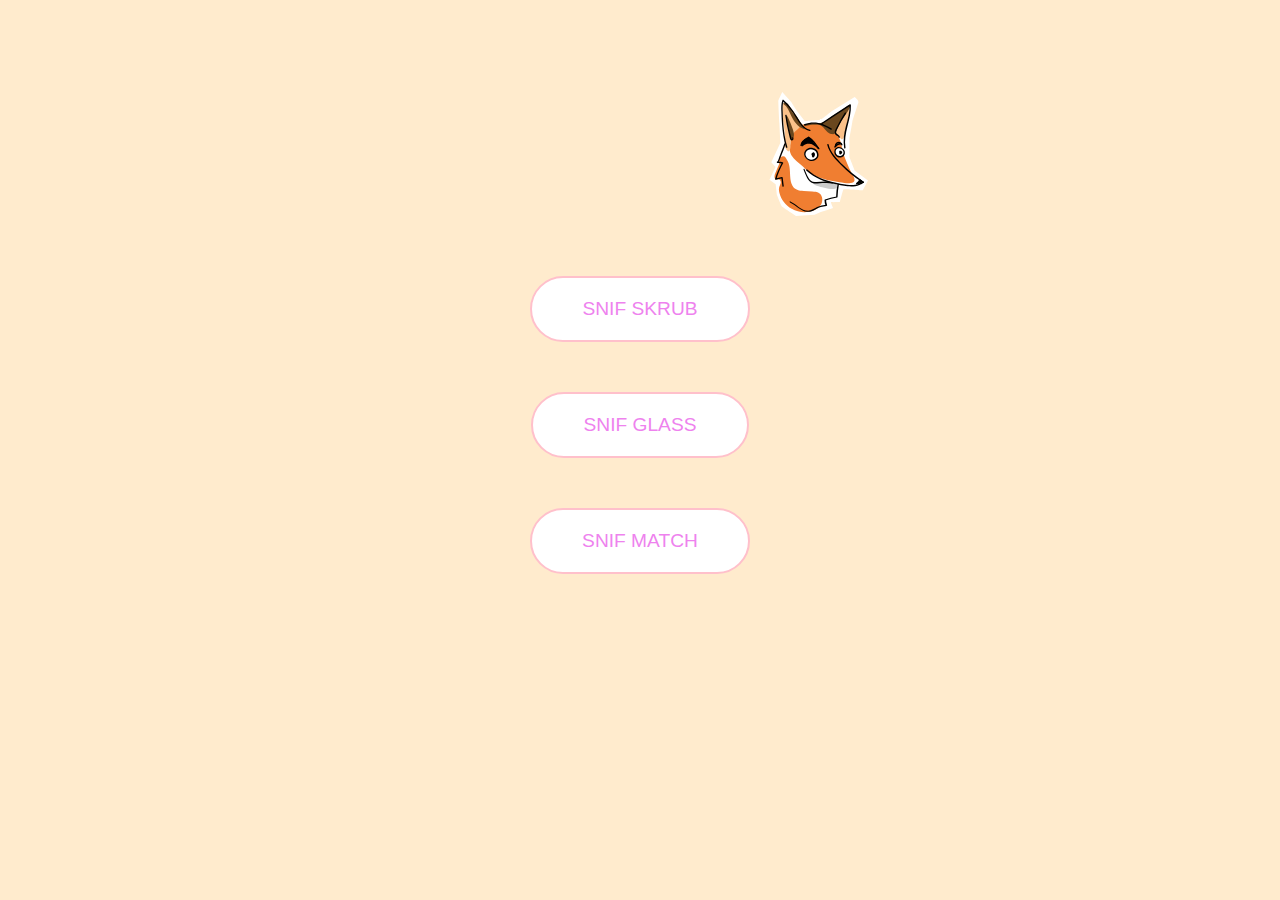
==== index.html @ 442e01bb "showing only canvas" ====
<!DOCTYPE html>
<html lang="en">
<head>
    <meta charset="UTF-8">
    <meta name="viewport" content="width=device-width, initial-scale=1.0">
    <link rel="stylesheet" href="https://use.fontawesome.com/releases/v5.13.0/css/all.css" integrity="sha384-Bfad6CLCknfcloXFOyFnlgtENryhrpZCe29RTifKEixXQZ38WheV+i/6YWSzkz3V" crossorigin="anonymous" />

    <link rel="stylesheet" href="style.css">
    <title>Document</title>
</head>
<body>
  
    <!-- Game entry view -->
    <section class="levels">
      <div class="level"><a href="skrub.html"><button>Snif Skrub</button></a></div>
      <div class="level"><a href="glass.html"><button>Snif Glass</button></a></div>
      <div class="level"><a href="match.html"><button>Snif Match</button></a></div>
  </section>
  <img id="fox" src="assets/Snif-logo.svg" class="snif-home" alt="snif">
</body>
</html>
---- style.css ----
/* SVG home page */
body{
    margin: 0%;
    overflow-x: hidden;
    background: blanchedalmond;

}

svg > .rooms > .bedroom {
  width: 400px;
  height: auto;
  x: 100px;
  y: 100;
  cursor: pointer;

}
svg > .rooms > .kitchen {
  width: 250px;
  height: auto;
  x: 200px;
  y: 450;
  cursor: pointer;
}

svg > .rooms > .bathroom {
  width: 300px;
  height: auto;
  x: 1500px;
  y: 50;
  cursor: pointer;
}
svg > .rooms > .livingroom {
  width: 300px;
  height: auto;
  x: 1500px;
  y: 450;
  cursor: pointer;
}
.snif {
  width: 200px;
  y: 380px;
  x: 880px;
  transform-origin: 50% 50%;
  transform-box: fill-box;
}

/* Home page to room animations */

@keyframes toroom {
  0% {
    transform: scale(1);
    offset-rotate: 0deg;
  }
  50% {
    transform: scale(1);
    offset-distance: 100%;

    offset-rotate: 0deg;
  }

  100% {
    offset-distance: 100%;
    offset-rotate: 0deg;
    transform: scale(0);
  }
}


@keyframes swall{
    0%{
        transform: scale(1);
        
        
    }
    50%{
        transform: scale(1.05);
 
    }
    
    100%{
        transform: scale(1);
        
        
        
    }
}
.room-icon{
    transform-origin:50% 50%;
    transform-box: fill-box; 
    animation: swall 1s infinite ease-in-out ;
    cursor: pointer;
    pointer-events: painted;

}
.room-icon {
  transform-origin: 50% 50%;
  transform-box: fill-box;
  animation: swall 1s infinite ease-in-out;
}
.gotobathroom {
  offset-path: path("M 880 380 C 1200 80  1300 50  1680 180");
  animation: toroom 3s linear forwards;
}
.gotokitchen {
  offset-path: path("M 45 80 C  -80 300  -250 240 -330 220");
  animation: toroom 3s linear forwards;
}
.gotobedroom {
  offset-path: path("M 45 80 C -50 -60  -250 -120 -360 -50");
  animation: toroom 3s linear forwards;
}
.gotolivingroom {
  offset-path: path("M 45 100 C 80 300  250 240 490 180");
  animation: toroom 3s linear forwards;
}

/* Clipping path */


#ring {
  stroke: palevioletred;
  stroke-width: 4;
  cursor: pointer;

}

#ring {
  pointer-events: none;
}
#elements {
  pointer-events: painted;
}
#mask-ring{
    cursor: pointer;
}


/* Navigation */

i{
    color: #f07e31;
    
    font-size: 1.6rem;
    margin-left: 40px;
    cursor: pointer;

}
header > nav{
display: flex;
position: absolute;
z-index: 100;
width: 92%;
top: 40px;
justify-content: flex-end;
max-width: 100%;
box-shadow: white 5px;
}
.arrows{
    /* visibility: hidden; */
}

/* Home page */
.levels{
    display: flex;
    justify-content: center;
    flex-direction: column;
    align-items: center;
    width: 100%;
    height: 100vh;
    align-content: center;
}
.levels > .level{
    margin-bottom: 50px
}
.level> a>button{
    background-color: white;
    color: violet;
    font-size: 1.2em;
    text-transform: uppercase;
    cursor: pointer;
    border: pink 2px solid;
    font-weight: 500;
    border-radius: 50px;
    padding: 20px 50px ;
    
}

.level>a>button:hover {
    animation: swall 1s both ease-in-out;

    /* transform: scale(1.1); */
    
}
button:hover #fox {
    animation: levelFox 1s both ease-in-out;
top: 30%;
display: none;
    
}


.snif-home{
    position: absolute;
    width: 100px;
    top: 10%;
    left: 60%;
    height: auto;
}

@keyframes levelFox{
    0%{
        transform: translateY(100%);
        
        
    }
    50%{
        transform: translateY(150%);
 
    }
    
    100%{
        transform: translateY(180%);
        
        
        
    }
}
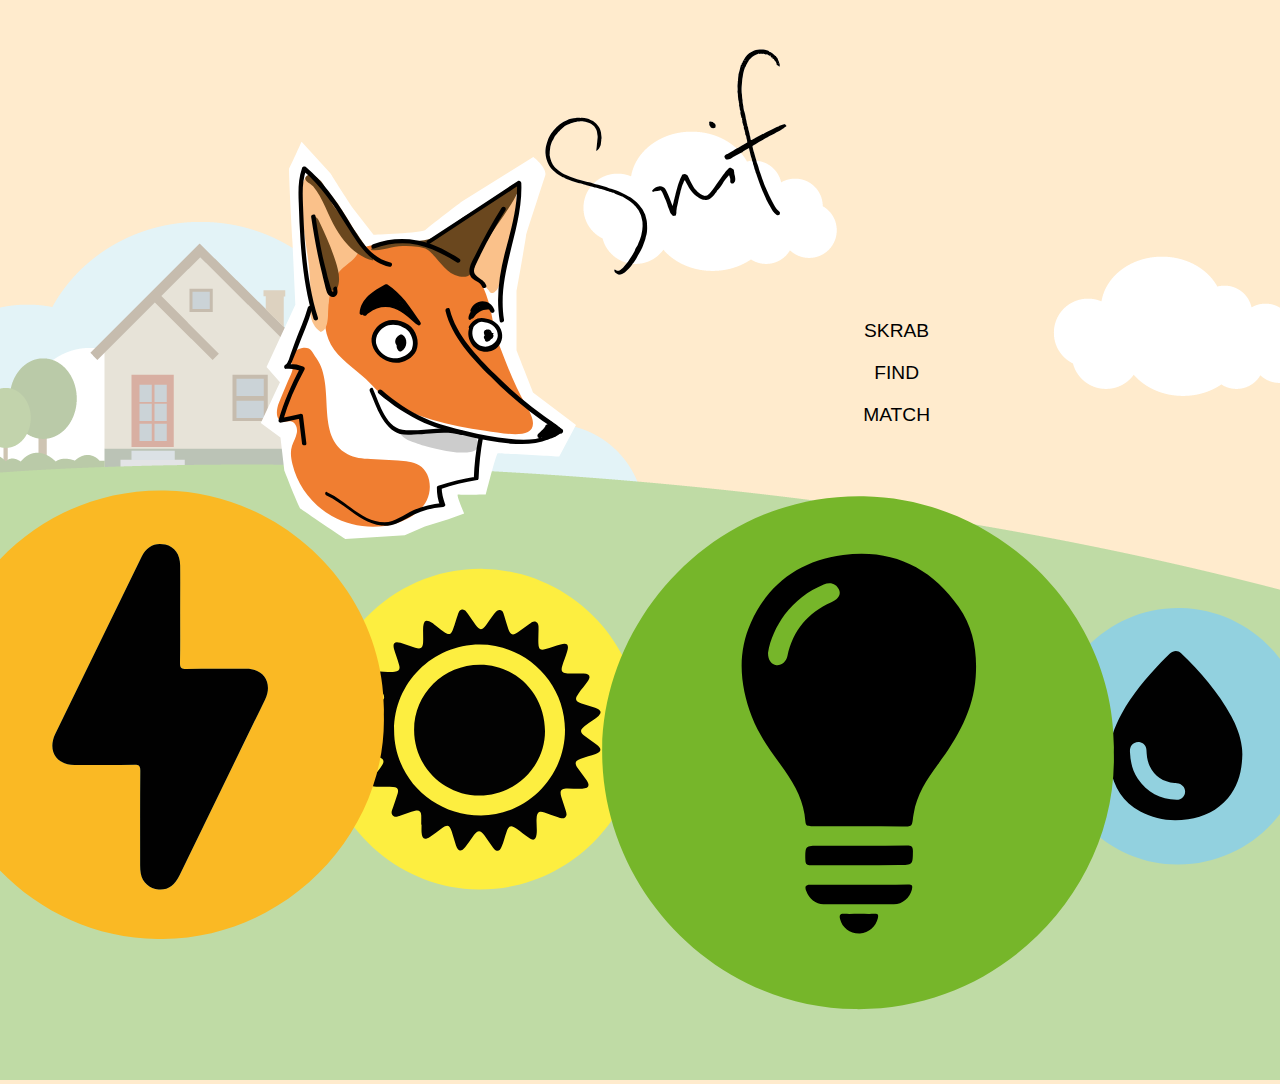
==== commit cfa30b3e: "home screen fixed" ====
--- a/index.html
+++ b/index.html
@@ -9,13 +9,19 @@
     <title>Document</title>
 </head>
 <body>
-  
+  <img id="homepage" src="assets/homepage.png">
     <!-- Game entry view -->
     <section class="levels">
-      <div class="level"><a href="skrub.html"><button>Snif Skrub</button></a></div>
-      <div class="level"><a href="glass.html"><button>Snif Glass</button></a></div>
-      <div class="level"><a href="match.html"><button>Snif Match</button></a></div>
+      <div class="level"><a href="skrub.html"><button>Skrab</button></a></div>
+      <div class="level"><a href="glass.html"><button>Find</button></a></div>
+      <div class="level"><a href="match.html"><button>Match</button></a></div>
   </section>
-  <img id="fox" src="assets/Snif-logo.svg" class="snif-home" alt="snif">
+  
+  <img src="assets/Snif-logo.svg" class="home" id="snif-home" alt="snif">
+  <img src="assets/points/icons-12.svg" class="home" id="heat-home">
+  <img src="assets/points/icons-14.svg" class="home" id="water-home">
+  <img src="assets/points/icons-13.svg" class="home" id="light-home">
+  <img src="assets/points/icons-11.svg" class="home" id="el-home">
+  <img src="assets/Snif-underskrift-01.svg" class="home" id="name-home">
 </body>
 </html>--- a/style.css
+++ b/style.css
@@ -1,9 +1,8 @@
 /* SVG home page */
-body{
-    margin: 0%;
-    overflow-x: hidden;
-    background: blanchedalmond;
-
+body {
+  margin: 0%;
+  overflow-x: hidden;
+  background: blanchedalmond;
 }
 
 svg > .rooms > .bedroom {
@@ -12,7 +11,6 @@
   x: 100px;
   y: 100;
   cursor: pointer;
-
 }
 svg > .rooms > .kitchen {
   width: 250px;
@@ -65,63 +63,53 @@
   }
 }
 
-
-@keyframes swall{
-    0%{
-        transform: scale(1);
-        
-        
-    }
-    50%{
-        transform: scale(1.05);
- 
-    }
-    
-    100%{
-        transform: scale(1);
-        
-        
-        
-    }
-}
-.room-icon{
-    transform-origin:50% 50%;
-    transform-box: fill-box; 
-    animation: swall 1s infinite ease-in-out ;
-    cursor: pointer;
-    pointer-events: painted;
-
+@keyframes swall {
+  0% {
+    transform: scale(1);
+  }
+  50% {
+    transform: scale(1.05);
+  }
+
+  100% {
+    transform: scale(1);
+  }
 }
 .room-icon {
   transform-origin: 50% 50%;
   transform-box: fill-box;
   animation: swall 1s infinite ease-in-out;
+  cursor: pointer;
+  pointer-events: painted;
+}
+.room-icon {
+  transform-origin: 50% 50%;
+  transform-box: fill-box;
+  animation: swall 1s infinite ease-in-out;
 }
 .gotobathroom {
   offset-path: path("M 880 380 C 1200 80  1300 50  1680 180");
   animation: toroom 3s linear forwards;
 }
 .gotokitchen {
-  offset-path: path("M 45 80 C  -80 300  -250 240 -330 220");
+  offset-path: path("M 880 380 C 800 160  200 50  350 580");
   animation: toroom 3s linear forwards;
 }
 .gotobedroom {
-  offset-path: path("M 45 80 C -50 -60  -250 -120 -360 -50");
+  offset-path: path("M 880 380 C 1000 160  100 50  300 200");
   animation: toroom 3s linear forwards;
 }
 .gotolivingroom {
-  offset-path: path("M 45 100 C 80 300  250 240 490 180");
+  offset-path: path("M 880 380 C 1200 160  1300 50  1680 580");
   animation: toroom 3s linear forwards;
 }
 
 /* Clipping path */
-
 
 #ring {
   stroke: palevioletred;
   stroke-width: 4;
   cursor: pointer;
-
 }
 
 #ring {
@@ -130,98 +118,199 @@
 #elements {
   pointer-events: painted;
 }
-#mask-ring{
-    cursor: pointer;
-}
-
+#mask-ring {
+  cursor: pointer;
+}
 
 /* Navigation */
 
-i{
-    color: #f07e31;
-    
-    font-size: 1.6rem;
-    margin-left: 40px;
-    cursor: pointer;
-
-}
-header > nav{
-display: flex;
-position: absolute;
-z-index: 100;
-width: 92%;
-top: 40px;
-justify-content: flex-end;
-max-width: 100%;
-box-shadow: white 5px;
-}
-.arrows{
-    /* visibility: hidden; */
+i {
+  color: #f07e31;
+
+  font-size: 1.6rem;
+  margin-left: 40px;
+  cursor: pointer;
+}
+header > nav {
+  display: flex;
+  position: absolute;
+  z-index: 100;
+  width: 92%;
+  top: 40px;
+  justify-content: flex-end;
+  max-width: 100%;
+  box-shadow: white 5px;
+}
+.arrows {
+  /* visibility: hidden; */
 }
 
 /* Home page */
-.levels{
-    display: flex;
-    justify-content: center;
-    flex-direction: column;
-    align-items: center;
-    width: 100%;
-    height: 100vh;
-    align-content: center;
-}
-.levels > .level{
-    margin-bottom: 50px
-}
-.level> a>button{
-    background-color: white;
-    color: violet;
-    font-size: 1.2em;
-    text-transform: uppercase;
-    cursor: pointer;
-    border: pink 2px solid;
-    font-weight: 500;
-    border-radius: 50px;
-    padding: 20px 50px ;
-    
-}
-
-.level>a>button:hover {
-    animation: swall 1s both ease-in-out;
-
-    /* transform: scale(1.1); */
-    
+
+#homepage {
+  z-index: 2;
+}
+.levels {
+  display: flex;
+  justify-content: center;
+  flex-direction: column;
+  align-items: center;
+  /*width: 100%;
+  height: 100vh;*/
+  position: absolute;
+  top: 35vh;
+  right: 25vw;
+  z-index: 1;
+}
+.levels > .level {
+  margin-bottom: 10px;
+}
+.level > a > button {
+  background-color: transparent;
+  color: black;
+  font-size: 1.2em;
+  text-transform: uppercase;
+  cursor: pointer;
+  border: none;
+  font-weight: 100;
+  padding: 5px 30px;
+}
+
+.level > a > button:hover {
+  animation: swall 1s both ease-in-out;
+  color: #f07e31;
+
+  /* transform: scale(1.1); */
 }
 button:hover #fox {
-    animation: levelFox 1s both ease-in-out;
-top: 30%;
-display: none;
-    
-}
-
-
-.snif-home{
-    position: absolute;
-    width: 100px;
-    top: 10%;
-    left: 60%;
-    height: auto;
-}
-
-@keyframes levelFox{
-    0%{
-        transform: translateY(100%);
-        
-        
-    }
-    50%{
-        transform: translateY(150%);
- 
-    }
-    
-    100%{
-        transform: translateY(180%);
-        
-        
-        
-    }
-}+  animation: levelFox 1s both ease-in-out;
+  top: 30%;
+  display: none;
+}
+.home {
+  position: absolute;
+}
+#snif-home {
+  width: 25vw;
+  top: 15%;
+  left: 20%;
+  height: auto;
+}
+#name-home {
+  width: 30vw;
+  top: 5%;
+  left: 40%;
+  transform: rotate(-25deg);
+}
+#el-home {
+  width: 35vw;
+  top: 50%;
+  left: -5%;
+  animation: bloob 5s infinite 4s ease-in-out;
+}
+#heat-home {
+  width: 25vw;
+  top: 60%;
+  left: 25%;
+  animation: bloob 4s infinite 3s ease-in-out;
+}
+#light-home {
+  width: 40vw;
+  top: 50%;
+  left: 47%;
+  animation: bloob 5s infinite 2s ease-in-out;
+}
+#water-home {
+  width: 20vw;
+  top: 65%;
+  left: 82%;
+  animation: bloob 4s infinite 1s ease-in-out;
+}
+@keyframes bloob {
+  0% {
+    transform: translateY(0);
+  }
+  50% {
+    transform: translateY(-10%);
+  }
+  100% {
+    transform: translateY(0);
+  }
+}
+
+@keyframes levelFox {
+  0% {
+    transform: translateY(100%);
+  }
+  50% {
+    transform: translateY(150%);
+  }
+
+  100% {
+    transform: translateY(180%);
+  }
+}
+
+header > .points {
+  height: auto;
+  width: 100vw;
+  padding-top: 20px;
+  z-index: 1;
+  position: absolute;
+  display: flex;
+  justify-content: center;
+  margin: 0 auto;
+  z-index: 100;
+}
+
+.p-el,
+.p-heat,
+.p-light,
+.p-water {
+  height: 50px;
+  width: 47px;
+  position: relative;
+  display: inline-flex;
+  background-repeat: no-repeat;
+  margin: 0 2px;
+}
+.p-el {
+  background-image: url("assets/points/icons-11.svg");
+}
+.p-heat {
+  background-image: url("assets/points/icons-12.svg");
+}
+.p-light {
+  background-image: url("assets/points/icons-13.svg");
+}
+.p-water {
+  background-image: url("assets/points/icons-14.svg");
+}
+.e-circle,
+.h-circle,
+.l-circle,
+.w-circle {
+  position: absolute;
+  width: 20px;
+  height: 20px;
+  border-radius: 50%;
+  right: 0;
+  background-color: red;
+}
+p {
+  color: white;
+  margin: 0;
+  font-size: 10px;
+  text-align: center;
+  padding: 3px 0;
+}
+
+.hidden {
+  opacity: 0;
+  transition: visibility 0s 2s, opacity 2s linear;
+  visibility: hidden;
+}
+
+.hide {
+  display: none;
+}
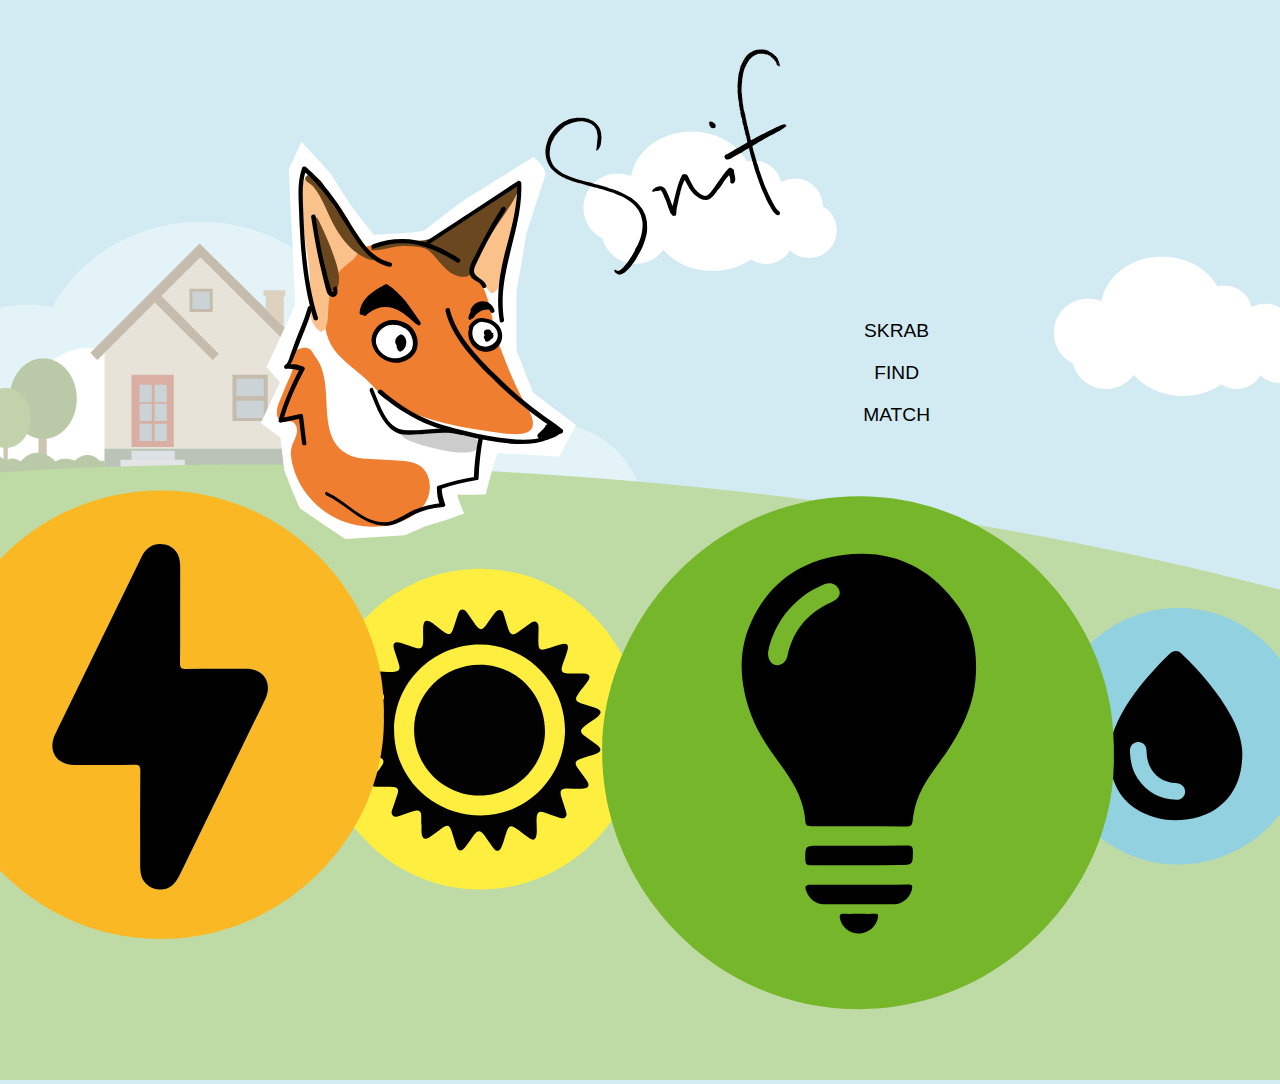
==== commit e72efe61: "choosing page icons" ====
--- a/index.html
+++ b/index.html
@@ -17,11 +17,11 @@
       <div class="level"><a href="match.html"><button>Match</button></a></div>
   </section>
   
-  <img src="assets/Snif-logo.svg" class="home" id="snif-home" alt="snif">
-  <img src="assets/points/icons-12.svg" class="home" id="heat-home">
-  <img src="assets/points/icons-14.svg" class="home" id="water-home">
-  <img src="assets/points/icons-13.svg" class="home" id="light-home">
-  <img src="assets/points/icons-11.svg" class="home" id="el-home">
-  <img src="assets/Snif-underskrift-01.svg" class="home" id="name-home">
+  <img src="assets/Snif-logo.svg" class="homepage" id="snif-home" alt="snif">
+  <img src="assets/points/icons-12.svg" class="homepage" id="heat-home">
+  <img src="assets/points/icons-14.svg" class="homepage" id="water-home">
+  <img src="assets/points/icons-13.svg" class="homepage" id="light-home">
+  <img src="assets/points/icons-11.svg" class="homepage" id="el-home">
+  <img src="assets/Snif-underskrift-01.svg" class="homepage" id="name-home">
 </body>
 </html>--- a/style.css
+++ b/style.css
@@ -2,7 +2,7 @@
 body {
   margin: 0%;
   overflow-x: hidden;
-  background: blanchedalmond;
+  background: #d2ebf3;
 }
 
 svg > .rooms > .bedroom {
@@ -146,7 +146,6 @@
 }
 
 /* Home page */
-
 #homepage {
   z-index: 2;
 }
@@ -187,7 +186,7 @@
   top: 30%;
   display: none;
 }
-.home {
+.homepage {
   position: absolute;
 }
 #snif-home {
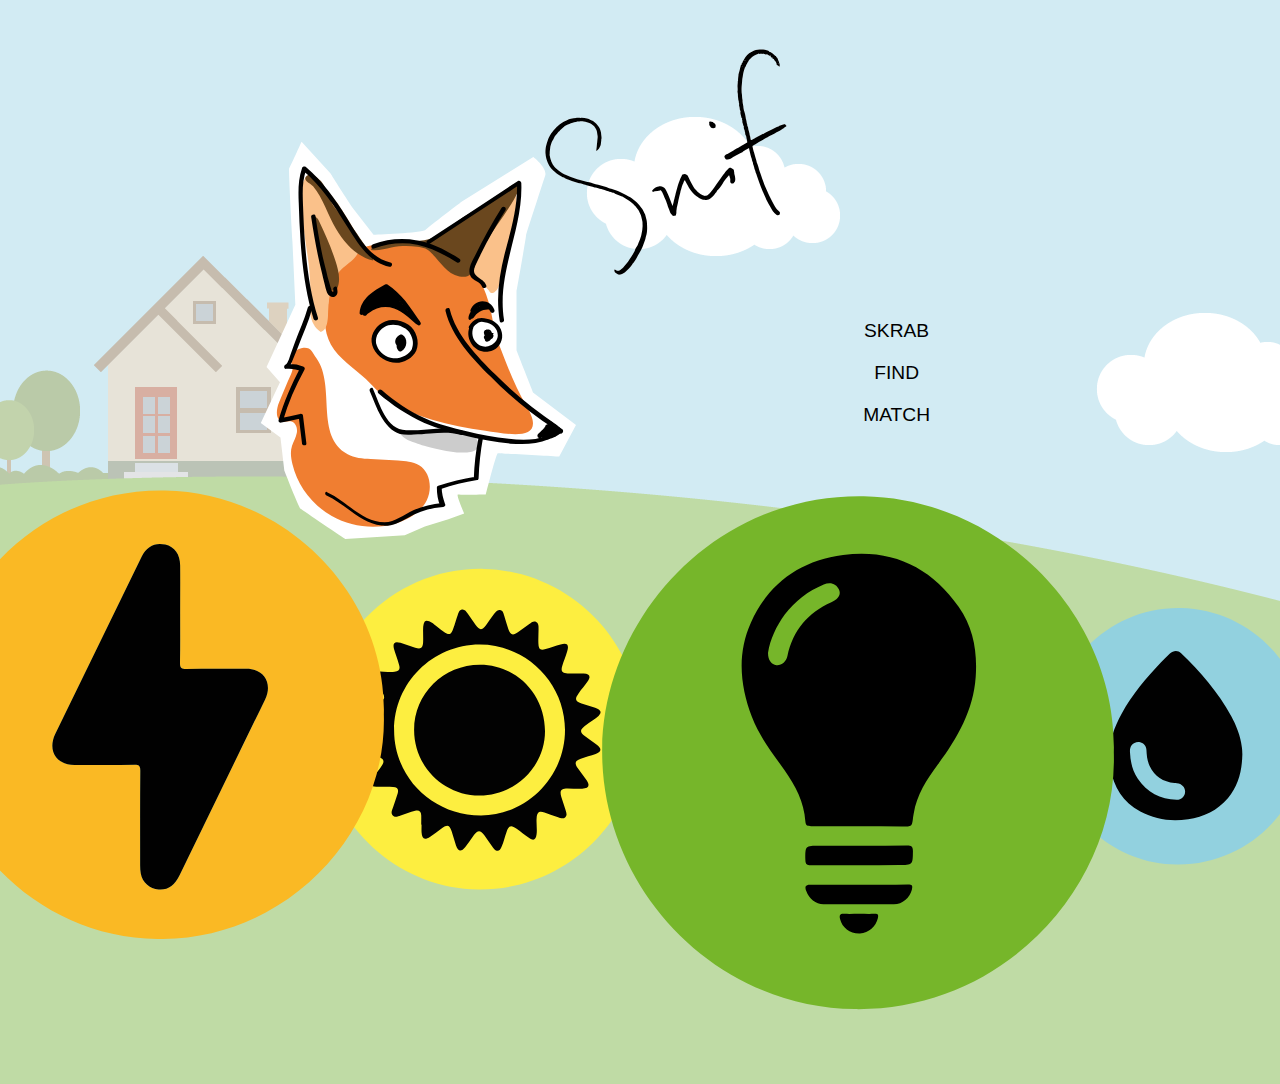
==== commit b2ae0ad9: "home page color" ====
--- a/index.html
+++ b/index.html
@@ -9,7 +9,7 @@
     <title>Document</title>
 </head>
 <body>
-  <img id="homepage" src="assets/homepage.png">
+  <img id="homepage" src="assets/homepage1.png">
     <!-- Game entry view -->
     <section class="levels">
       <div class="level"><a href="skrub.html"><button>Skrab</button></a></div>
@@ -23,5 +23,9 @@
   <img src="assets/points/icons-13.svg" class="homepage" id="light-home">
   <img src="assets/points/icons-11.svg" class="homepage" id="el-home">
   <img src="assets/Snif-underskrift-01.svg" class="homepage" id="name-home">
+  <audio id="home-sound">
+  <source src="assets/home-sound.mp3" type="audio/mpeg">
+  </audio>
+    <script src="script.js"></script>
 </body>
 </html>--- a/style.css
+++ b/style.css
@@ -2,36 +2,36 @@
 body {
   margin: 0%;
   overflow-x: hidden;
-  background: #d2ebf3;
+  background: #bfdba5;
 }
 
 svg > .rooms > .bedroom {
-  width: 400px;
-  height: auto;
-  x: 100px;
-  y: 100;
+  width: 24vw;
+  height: auto;
+  x: 10%;
+  y: 12%;
   cursor: pointer;
 }
 svg > .rooms > .kitchen {
-  width: 250px;
-  height: auto;
-  x: 200px;
-  y: 450;
+  width: 24vw;
+  height: auto;
+  x: 10%;
+  y: 55%;
   cursor: pointer;
 }
 
 svg > .rooms > .bathroom {
-  width: 300px;
-  height: auto;
-  x: 1500px;
-  y: 50;
+  width: auto;
+  height: 30vh;
+  x: 70%;
+  y: 18%;
   cursor: pointer;
 }
 svg > .rooms > .livingroom {
-  width: 300px;
-  height: auto;
-  x: 1500px;
-  y: 450;
+  width: 24vw;
+  height: auto;
+  x: 70%;
+  y: 55%;
   cursor: pointer;
 }
 .snif {
@@ -88,19 +88,19 @@
   animation: swall 1s infinite ease-in-out;
 }
 .gotobathroom {
-  offset-path: path("M 880 380 C 1200 80  1300 50  1680 180");
+  offset-path: path("M 880 380 C 1200 150  1300 50  1450 280");
   animation: toroom 3s linear forwards;
 }
 .gotokitchen {
-  offset-path: path("M 880 380 C 800 160  200 50  350 580");
+  offset-path: path("M 880 380 C 800 160  200 50  350 740");
   animation: toroom 3s linear forwards;
 }
 .gotobedroom {
-  offset-path: path("M 880 380 C 1000 160  100 50  300 200");
+  offset-path: path("M 880 380 C 1000 160  100 50  350 300");
   animation: toroom 3s linear forwards;
 }
 .gotolivingroom {
-  offset-path: path("M 880 380 C 1200 160  1300 50  1680 580");
+  offset-path: path("M 880 380 C 1200 160  1300 50  1450 740");
   animation: toroom 3s linear forwards;
 }
 
@@ -147,6 +147,9 @@
 
 /* Home page */
 #homepage {
+  z-index: 2;
+}
+#homepage1 {
   z-index: 2;
 }
 .levels {
@@ -205,25 +208,25 @@
   width: 35vw;
   top: 50%;
   left: -5%;
-  animation: bloob 5s infinite 4s ease-in-out;
+  animation: bloob 5s infinite ease-in-out;
 }
 #heat-home {
   width: 25vw;
   top: 60%;
   left: 25%;
-  animation: bloob 4s infinite 3s ease-in-out;
+  animation: bloob 4s infinite -3s ease-in-out;
 }
 #light-home {
   width: 40vw;
   top: 50%;
   left: 47%;
-  animation: bloob 5s infinite 2s ease-in-out;
+  animation: bloob 5s infinite -2s ease-in-out;
 }
 #water-home {
   width: 20vw;
   top: 65%;
   left: 82%;
-  animation: bloob 4s infinite 1s ease-in-out;
+  animation: bloob 4s infinite -1s ease-in-out;
 }
 @keyframes bloob {
   0% {
@@ -313,3 +316,49 @@
 .hide {
   display: none;
 }
+
+/* rewards picture shows */
+
+.thepopup {
+  display: flex;
+  position: absolute;
+  z-index: 100;
+  width: 92%;
+  top: 20%;
+  justify-content: flex-end;
+  max-width: 100%;
+  box-shadow: white 5px;
+}
+
+#theanimation {
+  position: absolute;
+  background-image: url("");
+
+  display: none;
+  top: 30%;
+
+  left: 30%;
+  background-repeat: no-repeat;
+  width: 60vw;
+  height: 27vw;
+  background-size: auto 100%;
+}
+#closeX {
+  cursor: pointer;
+}
+
+.makeMove {
+  animation: sizeScale 3s infinite;
+}
+
+@keyframes sizeScale {
+  0% {
+    transform: scale(1);
+  }
+  50% {
+    transform: scale(1.05);
+  }
+  100% {
+    transform: scale(1);
+  }
+}
